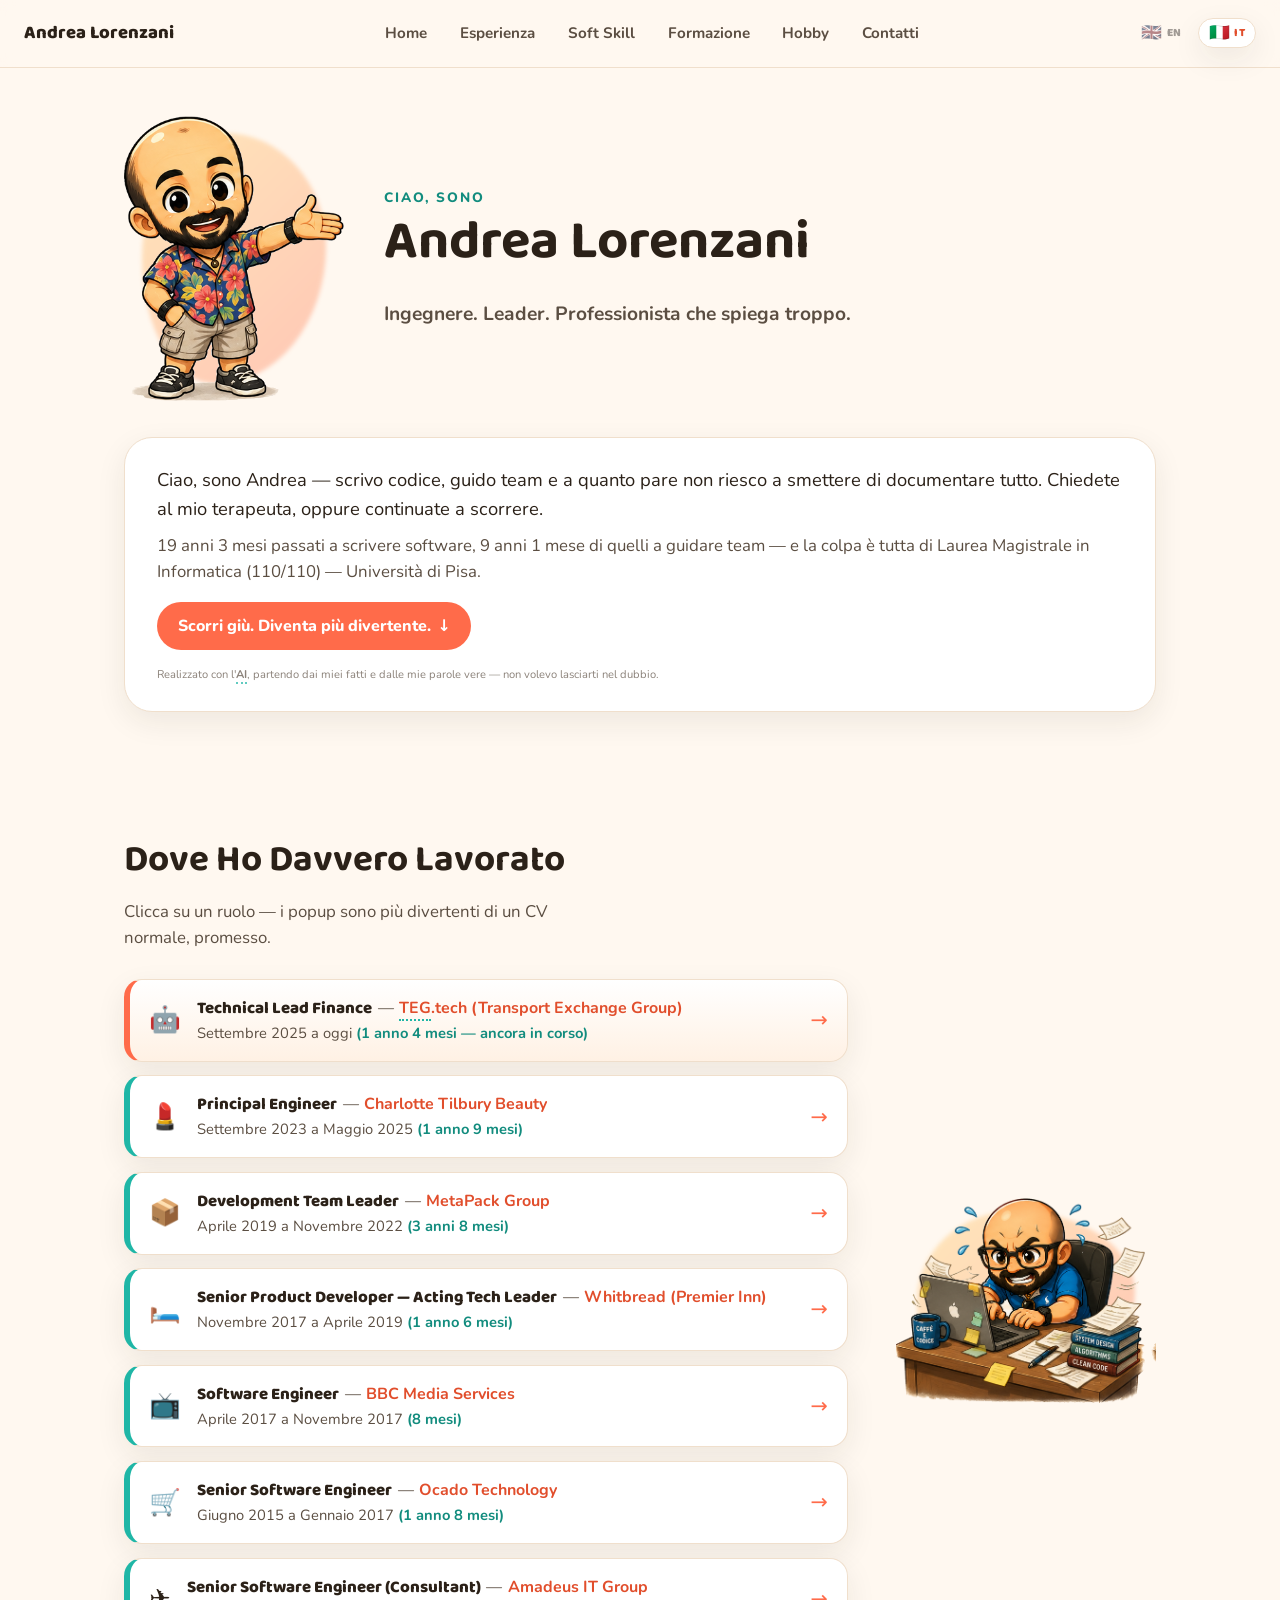
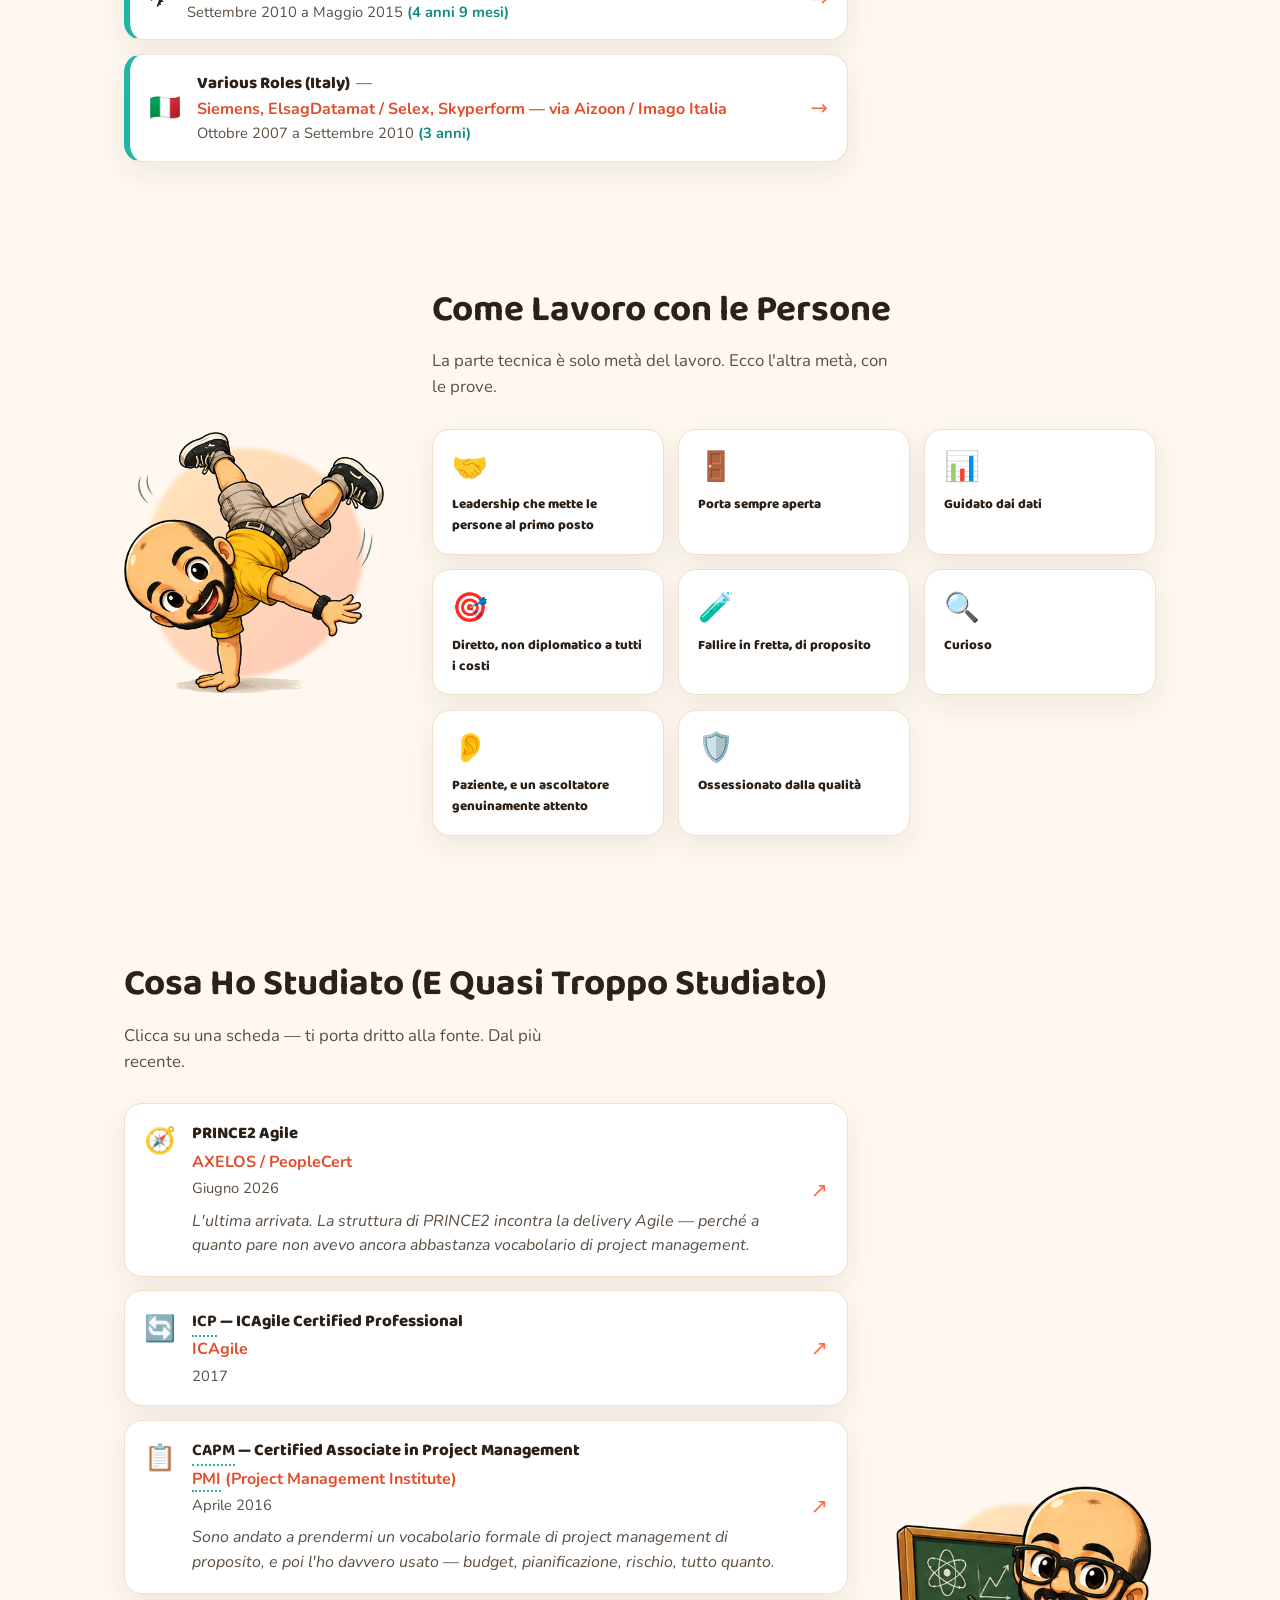
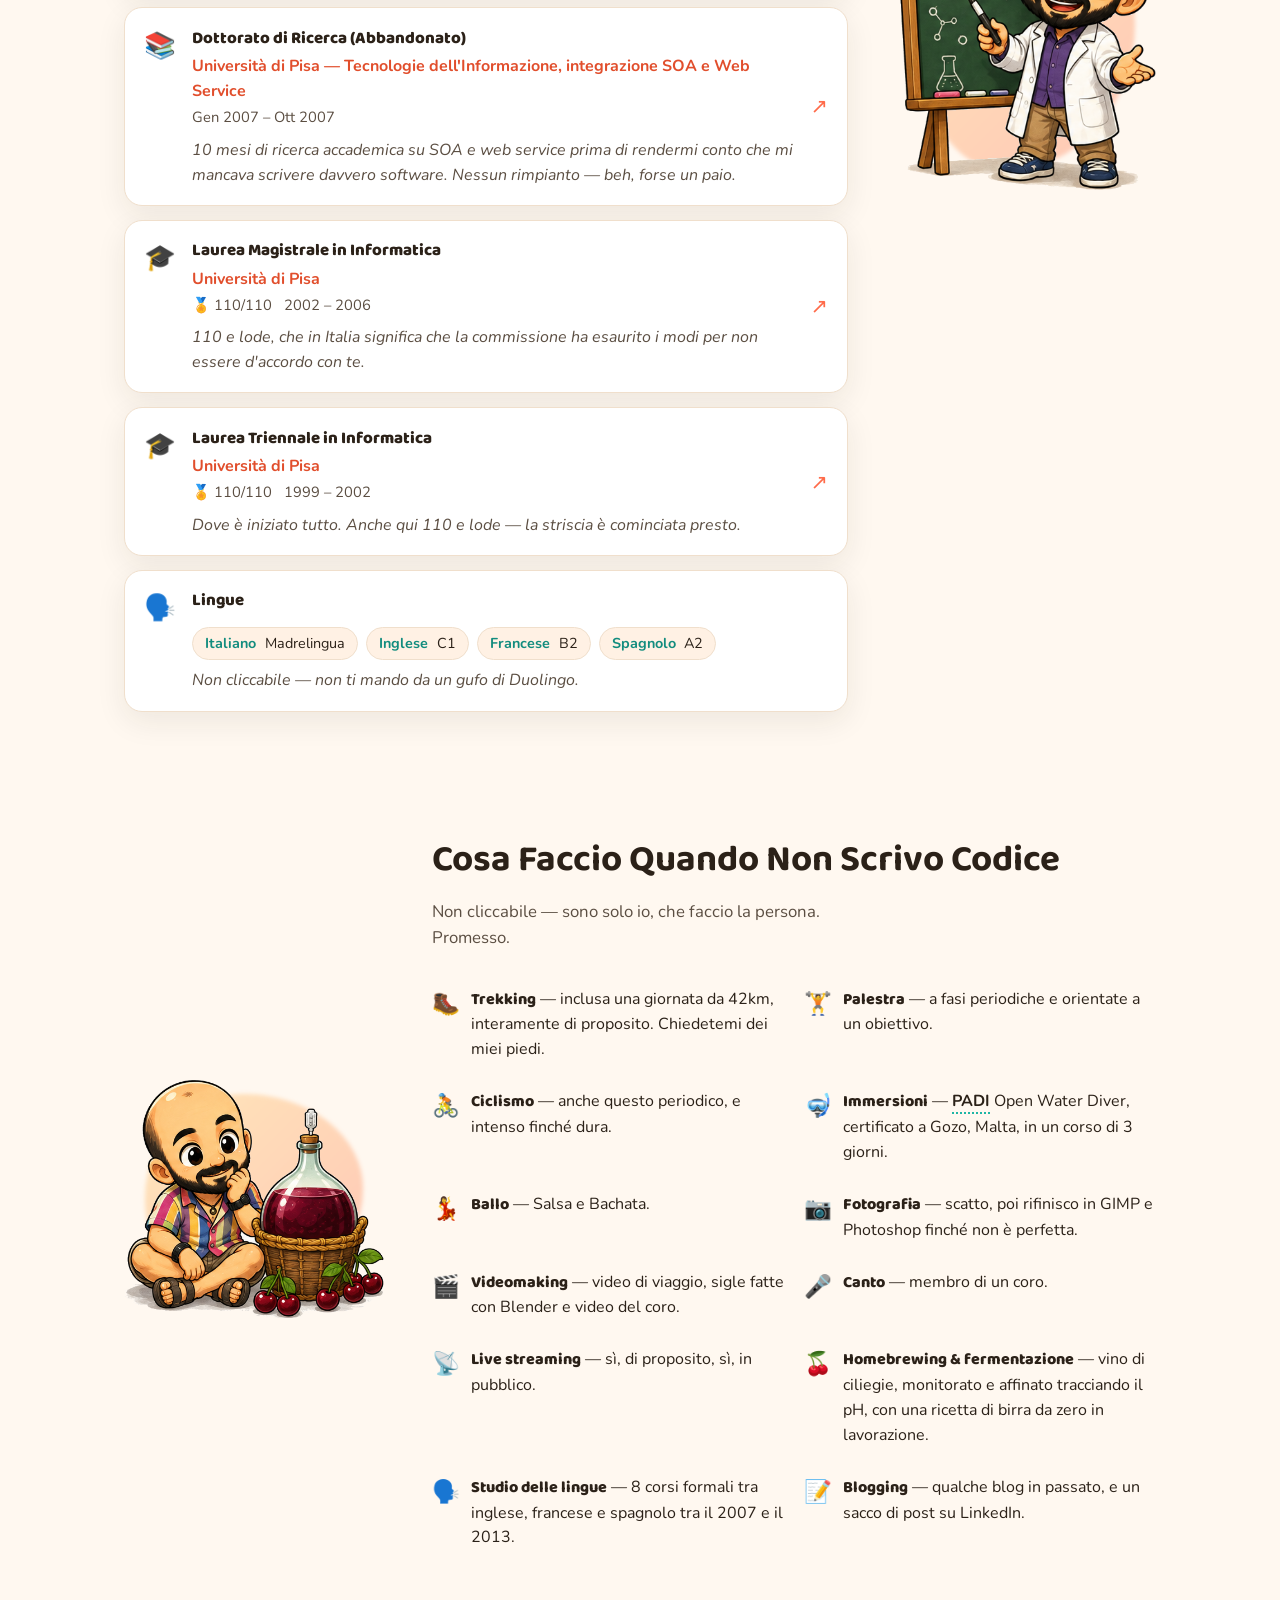
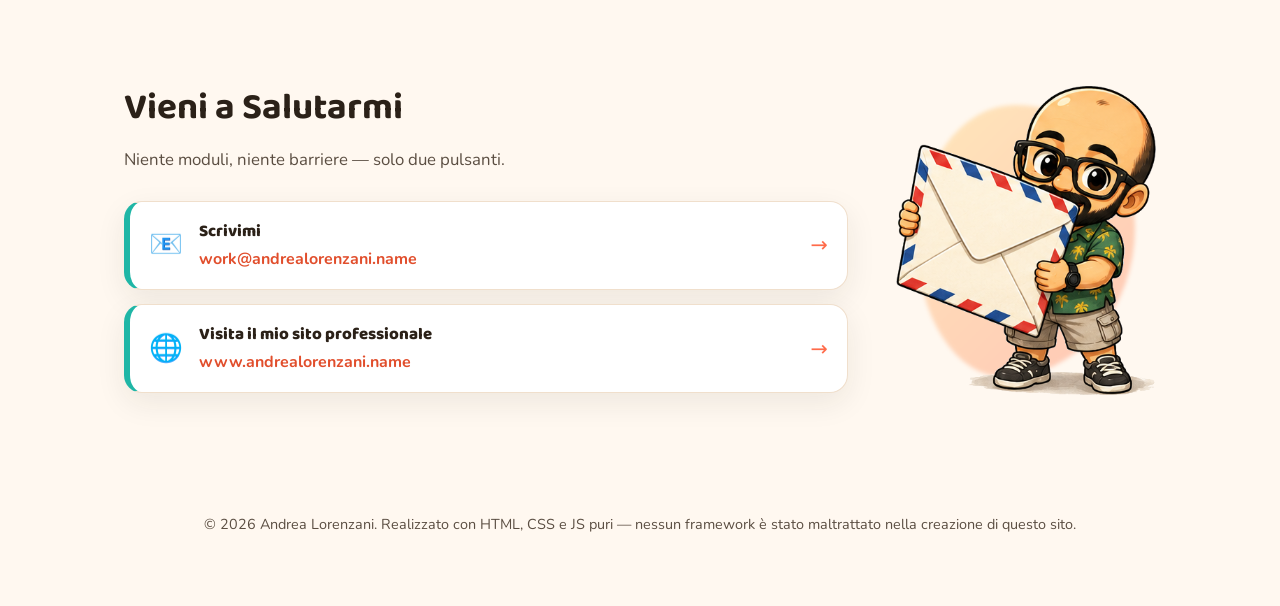
==== it/index.html @ cc6b0fbc "Add Italian version of the site at /it/, with a flag switcher - Refactor main.js to be language-agno" ====
<!DOCTYPE html>
<html lang="it">
<head>
<meta charset="UTF-8">
<meta name="viewport" content="width=device-width, initial-scale=1.0">
<title>Andrea Lorenzani — Ingegnere, Leader, Professionista che Spiega Troppo</title>
<meta name="description" content="Il CV personale, un po' troppo sincero, di Andrea Lorenzani: esperienza, soft skill, formazione e hobby, a modo suo.">
<link rel="icon" href="data:,">
<link rel="alternate" hreflang="en" href="https://andrealorenzani.github.io/">
<link rel="alternate" hreflang="it" href="https://andrealorenzani.github.io/it/">
<link rel="alternate" hreflang="x-default" href="https://andrealorenzani.github.io/">
<link rel="preconnect" href="https://fonts.googleapis.com">
<link rel="preconnect" href="https://fonts.gstatic.com" crossorigin>
<link href="https://fonts.googleapis.com/css2?family=Baloo+2:wght@500;700;800&amp;family=Nunito:wght@400;600;700;800&amp;display=swap" rel="stylesheet">
<link rel="stylesheet" href="/css/style.css">
</head>
<body>

<a class="skip-link" href="#main">Vai al contenuto</a>

<header class="topnav">
  <a class="topnav-brand" href="#top">Andrea Lorenzani</a>
  <nav aria-label="Navigazione delle sezioni">
    <a href="#top">Home</a>
    <a href="#experience">Esperienza</a>
    <a href="#soft-skills">Soft Skill</a>
    <a href="#education">Formazione</a>
    <a href="#hobbies">Hobby</a>
    <a href="#contacts">Contatti</a>
  </nav>
  <div class="lang-switch" role="group" aria-label="Language / Lingua">
    <a href="/" class="lang-flag" hreflang="en" lang="en" title="English">
      <span aria-hidden="true">🇬🇧</span><span class="lang-code">EN</span>
    </a>
    <a href="/it/" class="lang-flag is-active" aria-current="page" hreflang="it" lang="it" title="Italiano (corrente)">
      <span aria-hidden="true">🇮🇹</span><span class="lang-code">IT</span>
    </a>
  </div>
</header>

<main id="main">

  <!-- ===================== HERO / BENVENUTO ===================== -->
  <section id="top" class="hero" aria-labelledby="hero-name">
    <div class="hero-top">
      <div class="hero-portrait">
        <img id="hero-image" alt="" width="343" height="445">
      </div>
      <div class="hero-heading">
        <p class="eyebrow">Ciao, sono</p>
        <h1 id="hero-name">Andrea Lorenzani</h1>
        <p id="hero-tagline" class="hero-tagline"></p>
      </div>
    </div>
    <div class="hero-copy">
      <p id="hero-intro" class="hero-intro"></p>
      <p id="hero-stats" class="hero-stats"></p>
      <a id="hero-cta" class="hero-cta" href="#experience">Scorri giù. Diventa più divertente.</a>
      <p id="hero-ai-note" class="hero-ai-note"></p>
    </div>
  </section>

  <!-- ===================== ESPERIENZA ===================== -->
  <section id="experience" class="section section--img-right" aria-labelledby="experience-title">
    <div class="section-copy">
      <h2 id="experience-title" class="section-title"></h2>
      <p id="experience-subtitle" class="section-subtitle"></p>
      <ul id="experience-list" class="exp-list"></ul>
    </div>
    <div class="section-portrait">
      <img id="experience-image" alt="" width="547" height="431">
    </div>
  </section>

  <!-- ===================== SOFT SKILL ===================== -->
  <section id="soft-skills" class="section section--img-left" aria-labelledby="skills-title">
    <div class="section-portrait">
      <img id="skills-image" alt="" width="432" height="434">
    </div>
    <div class="section-copy">
      <h2 id="skills-title" class="section-title"></h2>
      <p id="skills-subtitle" class="section-subtitle"></p>
      <div id="skills-grid" class="skills-grid"></div>
    </div>
  </section>

  <!-- ===================== FORMAZIONE ===================== -->
  <section id="education" class="section section--img-right" aria-labelledby="education-title">
    <div class="section-copy">
      <h2 id="education-title" class="section-title"></h2>
      <p id="education-subtitle" class="section-subtitle"></p>
      <div id="education-list" class="edu-list"></div>
    </div>
    <div class="section-portrait">
      <img id="education-image" alt="" width="376" height="439">
    </div>
  </section>

  <!-- ===================== HOBBY ===================== -->
  <section id="hobbies" class="section section--img-left" aria-labelledby="hobbies-title">
    <div class="section-portrait">
      <img id="hobbies-image" alt="" width="465" height="425">
    </div>
    <div class="section-copy">
      <h2 id="hobbies-title" class="section-title"></h2>
      <p id="hobbies-subtitle" class="section-subtitle"></p>
      <ul id="hobbies-list" class="hobbies-list"></ul>
    </div>
  </section>

  <!-- ===================== CONTATTI ===================== -->
  <section id="contacts" class="section section--img-right" aria-labelledby="contacts-title">
    <div class="section-copy">
      <h2 id="contacts-title" class="section-title"></h2>
      <p id="contacts-subtitle" class="section-subtitle"></p>
      <div id="contacts-list" class="contacts-list"></div>
    </div>
    <div class="section-portrait">
      <img id="contacts-image" alt="" width="372" height="442">
    </div>
  </section>

</main>

<footer class="site-footer">
  <p>&copy; <span id="year"></span> Andrea Lorenzani. Realizzato con HTML, CSS e JS puri — nessun framework è stato maltrattato nella creazione di questo sito.</p>
</footer>

<!-- Modale usato per i popup di Esperienza e Soft Skill -->
<div id="modal" class="modal" role="dialog" aria-modal="true" aria-label="Dettagli">
  <div class="modal-card" id="modal-body"></div>
</div>

<script src="/js/md-parser.js"></script>
<script src="/js/main.js"></script>
</body>
</html>
---- css/style.css ----
/* =======================================================================
   Andrea Lorenzani — personal CV site
   A warm, playful, two-tone design. Colours and fonts are all set as
   custom properties on :root so the whole look can be re-themed from
   one place.
   ======================================================================= */

:root {
  --bg: #FFF8F0;
  --bg-alt: #FFF1E4;
  --ink: #2B2118;
  --ink-soft: #5B4E42;
  --coral: #FF6B4A;
  --coral-dark: #E14E2C;
  --teal: #1FB6A6;
  --teal-dark: #128C7E;
  --sun: #FFC857;
  --card-bg: #FFFFFF;
  --card-border: #F0DFCC;
  --shadow: 0 10px 30px rgba(43, 33, 24, 0.08);
  --shadow-hover: 0 16px 40px rgba(43, 33, 24, 0.14);
  --radius-lg: 28px;
  --radius-md: 18px;
  --radius-sm: 12px;
  --font-display: 'Baloo 2', 'Segoe UI Rounded', system-ui, sans-serif;
  --font-body: 'Nunito', system-ui, -apple-system, 'Segoe UI', sans-serif;
  --max-width: 1080px;
}

* { box-sizing: border-box; }

html {
  scroll-behavior: smooth;
}

body {
  margin: 0;
  background: var(--bg);
  color: var(--ink);
  font-family: var(--font-body);
  line-height: 1.55;
  opacity: 0;
  transition: opacity 0.4s ease;
}
body.is-loaded { opacity: 1; }
body.modal-open { overflow: hidden; }

img { max-width: 100%; display: block; }

h1, h2, h3, h4 {
  font-family: var(--font-display);
  font-weight: 700;
  line-height: 1.1;
  margin: 0 0 0.5em;
  color: var(--ink);
}

a { color: var(--coral-dark); }

.skip-link {
  position: absolute;
  left: -999px;
  top: auto;
  background: var(--ink);
  color: #fff;
  padding: 0.75rem 1.25rem;
  border-radius: var(--radius-sm);
  z-index: 200;
}
.skip-link:focus {
  left: 1rem;
  top: 1rem;
}

/* ---------------------------------------------------------------------
   Top navigation
   --------------------------------------------------------------------- */

.topnav {
  position: sticky;
  top: 0;
  z-index: 50;
  display: flex;
  align-items: center;
  justify-content: space-between;
  gap: 1rem;
  padding: 0.9rem 1.5rem;
  background: rgba(255, 248, 240, 0.88);
  backdrop-filter: blur(8px);
  border-bottom: 1px solid var(--card-border);
  flex-wrap: wrap;
}

.topnav-brand {
  font-family: var(--font-display);
  font-weight: 800;
  font-size: 1.15rem;
  color: var(--ink);
  text-decoration: none;
}

.topnav nav {
  display: flex;
  gap: 0.35rem;
  flex-wrap: wrap;
}

.topnav nav a {
  text-decoration: none;
  color: var(--ink-soft);
  font-weight: 700;
  padding: 0.45rem 0.85rem;
  border-radius: 999px;
  font-size: 0.95rem;
  transition: background 0.15s ease, color 0.15s ease;
}

.topnav nav a:hover,
.topnav nav a:focus-visible {
  background: var(--coral);
  color: #fff;
}

.lang-switch {
  display: flex;
  gap: 0.35rem;
  flex: 0 0 auto;
}

.lang-flag {
  display: inline-flex;
  align-items: center;
  gap: 0.3rem;
  text-decoration: none;
  padding: 0.35rem 0.6rem;
  border-radius: 999px;
  border: 1px solid transparent;
  font-size: 1.05rem;
  line-height: 1;
  opacity: 0.55;
  filter: grayscale(55%);
  transition: opacity 0.15s ease, filter 0.15s ease, border-color 0.15s ease, background 0.15s ease;
}

.lang-flag .lang-code {
  font-family: var(--font-display);
  font-weight: 800;
  font-size: 0.72rem;
  color: var(--ink-soft);
  letter-spacing: 0.04em;
}

.lang-flag:hover,
.lang-flag:focus-visible {
  opacity: 0.85;
  filter: grayscale(0%);
  background: var(--bg-alt);
  outline: none;
}

.lang-flag.is-active {
  opacity: 1;
  filter: grayscale(0%);
  border-color: var(--card-border);
  background: var(--card-bg);
  box-shadow: var(--shadow);
  cursor: default;
}

.lang-flag.is-active .lang-code {
  color: var(--coral-dark);
}

/* ---------------------------------------------------------------------
   Shared section layout: image + copy, alternating sides
   --------------------------------------------------------------------- */

main { display: block; }

.section,
.hero {
  max-width: var(--max-width);
  margin: 0 auto;
  padding: 4rem 1.5rem;
}

.section {
  display: flex;
  align-items: center;
  gap: 3rem;
}

/* Both variants render as a plain row — which side the image lands on is
   controlled by DOM order in index.html (portrait markup first = image on
   the left; copy markup first = image on the right), not by flex-direction. */
.section--img-right,
.section--img-left { flex-direction: row; }

.section-portrait,
.hero-portrait {
  flex: 0 0 auto;
  width: 260px;
  position: relative;
}

.section-portrait::before,
.hero-portrait::before {
  content: "";
  position: absolute;
  inset: 6% 8%;
  background: linear-gradient(135deg, var(--sun), var(--coral));
  border-radius: 45% 55% 60% 40% / 50% 45% 55% 50%;
  z-index: 0;
  opacity: 0.35;
  filter: blur(2px);
}

.section-portrait img,
.hero-portrait img {
  position: relative;
  z-index: 1;
  width: 100%;
  height: auto;
}

.section-copy { flex: 1 1 480px; min-width: 0; }

.section-title {
  font-size: clamp(1.7rem, 3vw, 2.3rem);
}

.section-subtitle {
  color: var(--ink-soft);
  font-size: 1.05rem;
  margin: 0 0 1.75rem;
  max-width: 46ch;
}

/* ---------------------------------------------------------------------
   Hero
   --------------------------------------------------------------------- */

.hero { padding-top: 3rem; }

.hero-top {
  display: flex;
  align-items: center;
  gap: 2.5rem;
  flex-wrap: wrap;
}

.hero-portrait { width: 220px; }

.eyebrow {
  text-transform: uppercase;
  letter-spacing: 0.14em;
  font-weight: 800;
  font-size: 0.85rem;
  color: var(--teal-dark);
  margin: 0 0 0.35rem;
}

.hero-heading h1 {
  font-size: clamp(2.4rem, 5vw, 3.4rem);
}

.hero-tagline {
  font-size: 1.2rem;
  color: var(--ink-soft);
  font-weight: 700;
  margin: 0.25rem 0 0;
}

.hero-copy {
  margin-top: 2.25rem;
  background: var(--card-bg);
  border: 1px solid var(--card-border);
  border-radius: var(--radius-lg);
  padding: 1.75rem 2rem;
  box-shadow: var(--shadow);
}

.hero-intro {
  font-size: 1.15rem;
  margin: 0 0 0.6rem;
}

.hero-stats {
  font-size: 1.05rem;
  color: var(--ink-soft);
  margin: 0 0 1.1rem;
}

.hero-stats strong { color: var(--coral-dark); }

.hero-cta {
  display: inline-flex;
  align-items: center;
  gap: 0.4rem;
  text-decoration: none;
  font-weight: 800;
  color: #fff;
  background: var(--coral);
  padding: 0.7rem 1.3rem;
  border-radius: 999px;
  transition: transform 0.15s ease, background 0.15s ease;
}
.hero-cta:hover, .hero-cta:focus-visible {
  background: var(--coral-dark);
  transform: translateY(-2px);
}
.hero-cta::after { content: "↓"; }

.hero-ai-note {
  margin: 1rem 0 0;
  font-size: 0.7rem;
  color: var(--ink-soft);
  opacity: 0.7;
}

/* ---------------------------------------------------------------------
   Experience list
   --------------------------------------------------------------------- */

.exp-list {
  list-style: none;
  margin: 0;
  padding: 0;
  display: flex;
  flex-direction: column;
  gap: 0.85rem;
}

.exp-item {
  display: flex;
  align-items: center;
  gap: 1rem;
  background: var(--card-bg);
  border: 1px solid var(--card-border);
  border-left: 6px solid var(--teal);
  border-radius: var(--radius-md);
  padding: 1rem 1.2rem;
  cursor: pointer;
  box-shadow: var(--shadow);
  transition: transform 0.15s ease, box-shadow 0.15s ease, border-color 0.15s ease;
}

.exp-item:hover,
.exp-item:focus-visible {
  transform: translateY(-3px);
  box-shadow: var(--shadow-hover);
  border-left-color: var(--coral);
  outline: none;
}

.exp-item--current {
  border-left-color: var(--coral);
  background: linear-gradient(0deg, var(--bg-alt), var(--card-bg));
}

.exp-icon { font-size: 1.6rem; flex: 0 0 auto; }

.exp-text {
  flex: 1 1 auto;
  display: flex;
  flex-wrap: wrap;
  align-items: baseline;
  column-gap: 0.35rem;
  min-width: 0;
}

.exp-role {
  font-weight: 800;
  font-family: var(--font-display);
  font-size: 1.05rem;
}

.exp-sep { color: var(--ink-soft); }

.exp-company { font-weight: 700; color: var(--coral-dark); }

.exp-period {
  flex-basis: 100%;
  color: var(--ink-soft);
  font-size: 0.92rem;
}

.exp-period em { font-style: normal; color: var(--teal-dark); font-weight: 700; }

.exp-arrow {
  flex: 0 0 auto;
  color: var(--coral);
  font-size: 1.3rem;
  transition: transform 0.15s ease;
}
.exp-item:hover .exp-arrow,
.exp-item:focus-visible .exp-arrow { transform: translateX(4px); }

/* ---------------------------------------------------------------------
   Soft skills grid
   --------------------------------------------------------------------- */

.skills-grid {
  display: grid;
  grid-template-columns: repeat(auto-fill, minmax(200px, 1fr));
  gap: 0.9rem;
}

.skill-card {
  display: flex;
  flex-direction: column;
  align-items: flex-start;
  gap: 0.5rem;
  background: var(--card-bg);
  border: 1px solid var(--card-border);
  border-radius: var(--radius-md);
  padding: 1.1rem 1.2rem;
  cursor: pointer;
  text-align: left;
  font-family: var(--font-body);
  box-shadow: var(--shadow);
  transition: transform 0.15s ease, box-shadow 0.15s ease, background 0.15s ease;
}

.skill-card:hover,
.skill-card:focus-visible {
  transform: translateY(-4px) rotate(-0.4deg);
  box-shadow: var(--shadow-hover);
  background: var(--bg-alt);
  outline: none;
}

.skill-icon { font-size: 1.8rem; }

.skill-name {
  font-weight: 800;
  font-family: var(--font-display);
  color: var(--ink);
}

/* ---------------------------------------------------------------------
   Education
   --------------------------------------------------------------------- */

.edu-list {
  display: flex;
  flex-direction: column;
  gap: 0.85rem;
}

.edu-card {
  display: flex;
  align-items: flex-start;
  gap: 1rem;
  background: var(--card-bg);
  border: 1px solid var(--card-border);
  border-radius: var(--radius-md);
  padding: 1.1rem 1.2rem;
  text-decoration: none;
  color: inherit;
  box-shadow: var(--shadow);
  transition: transform 0.15s ease, box-shadow 0.15s ease;
}

a.edu-card:hover, a.edu-card:focus-visible {
  transform: translateY(-3px);
  box-shadow: var(--shadow-hover);
  outline: none;
}

div.edu-card { cursor: default; }

.edu-icon { font-size: 1.6rem; flex: 0 0 auto; }

.edu-body { display: flex; flex-direction: column; gap: 0.15rem; flex: 1 1 auto; }

.edu-title {
  font-weight: 800;
  font-family: var(--font-display);
  font-size: 1.05rem;
}

.edu-institution { color: var(--coral-dark); font-weight: 700; }

.edu-meta {
  display: flex;
  gap: 0.75rem;
  flex-wrap: wrap;
  color: var(--ink-soft);
  font-size: 0.92rem;
}

.edu-grade::before { content: "🏅 "; }

.edu-note {
  margin: 0.4rem 0 0;
  color: var(--ink-soft);
  font-style: italic;
}

.edu-arrow { color: var(--coral); font-size: 1.3rem; align-self: center; }

.lang-grid {
  display: flex;
  flex-wrap: wrap;
  gap: 0.5rem;
  margin-top: 0.5rem;
}

.lang-chip {
  background: var(--bg-alt);
  border: 1px solid var(--card-border);
  border-radius: 999px;
  padding: 0.25rem 0.75rem;
  font-size: 0.9rem;
}
.lang-chip strong { color: var(--teal-dark); margin-right: 0.3rem; }

/* ---------------------------------------------------------------------
   Hobbies
   --------------------------------------------------------------------- */

.hobbies-list {
  list-style: none;
  margin: 0;
  padding: 0;
  display: grid;
  grid-template-columns: repeat(auto-fill, minmax(260px, 1fr));
  gap: 0.7rem 1.2rem;
}

.hobby-item {
  display: flex;
  align-items: flex-start;
  gap: 0.7rem;
  padding: 0.5rem 0;
}

.hobby-icon { font-size: 1.4rem; }

.hobby-name { font-weight: 800; font-family: var(--font-display); }

/* ---------------------------------------------------------------------
   Contacts
   --------------------------------------------------------------------- */

.contacts-list {
  display: flex;
  flex-direction: column;
  gap: 0.85rem;
}

.contact-card {
  display: flex;
  align-items: center;
  gap: 1rem;
  background: var(--card-bg);
  border: 1px solid var(--card-border);
  border-left: 6px solid var(--teal);
  border-radius: var(--radius-md);
  padding: 1.1rem 1.2rem;
  text-decoration: none;
  color: inherit;
  box-shadow: var(--shadow);
  transition: transform 0.15s ease, box-shadow 0.15s ease, border-color 0.15s ease;
}

.contact-card:hover,
.contact-card:focus-visible {
  transform: translateY(-3px);
  box-shadow: var(--shadow-hover);
  border-left-color: var(--coral);
  outline: none;
}

.contact-icon { font-size: 1.7rem; flex: 0 0 auto; }

.contact-body { display: flex; flex-direction: column; gap: 0.1rem; flex: 1 1 auto; }

.contact-title {
  font-weight: 800;
  font-family: var(--font-display);
  font-size: 1.05rem;
}

.contact-value { color: var(--coral-dark); font-weight: 700; }

.contact-arrow { color: var(--coral); font-size: 1.3rem; }

/* ---------------------------------------------------------------------
   Tags / chips (used inside modals)
   --------------------------------------------------------------------- */

.tag-list {
  display: flex;
  flex-wrap: wrap;
  gap: 0.4rem;
}

.tag {
  background: var(--bg-alt);
  border: 1px solid var(--card-border);
  color: var(--ink-soft);
  border-radius: 999px;
  padding: 0.3rem 0.75rem;
  font-size: 0.85rem;
  font-weight: 700;
}

/* ---------------------------------------------------------------------
   Modal
   --------------------------------------------------------------------- */

.modal {
  position: fixed;
  inset: 0;
  display: flex;
  align-items: center;
  justify-content: center;
  padding: 1.5rem;
  background: rgba(43, 33, 24, 0.55);
  opacity: 0;
  pointer-events: none;
  transition: opacity 0.2s ease;
  z-index: 100;
}

.modal.open {
  opacity: 1;
  pointer-events: auto;
}

.modal-card {
  position: relative;
  background: var(--card-bg);
  border-radius: var(--radius-lg);
  padding: 2.25rem 2rem 2rem;
  max-width: 620px;
  width: 100%;
  max-height: 85vh;
  overflow-y: auto;
  box-shadow: 0 30px 60px rgba(0,0,0,0.3);
  transform: translateY(12px) scale(0.98);
  transition: transform 0.2s ease;
}

.modal.open .modal-card {
  transform: translateY(0) scale(1);
}

.modal-close {
  position: absolute;
  top: 0.9rem;
  right: 1rem;
  border: none;
  background: var(--bg-alt);
  width: 2.2rem;
  height: 2.2rem;
  border-radius: 50%;
  font-size: 1.4rem;
  line-height: 1;
  cursor: pointer;
  color: var(--ink-soft);
}
.modal-close:hover, .modal-close:focus-visible { background: var(--coral); color: #fff; }

.modal-eyebrow {
  text-transform: uppercase;
  letter-spacing: 0.08em;
  font-weight: 800;
  font-size: 0.8rem;
  color: var(--teal-dark);
  margin-bottom: 0.35rem;
}

.modal-title {
  font-size: 1.6rem;
  margin-bottom: 0.3rem;
}

.modal-period {
  color: var(--ink-soft);
  margin: 0 0 1.25rem;
}

.modal-card h4 {
  font-family: var(--font-body);
  font-weight: 800;
  font-size: 0.95rem;
  text-transform: uppercase;
  letter-spacing: 0.04em;
  color: var(--coral-dark);
  margin: 1.4rem 0 0.5rem;
}
.modal-card h4:first-of-type { margin-top: 0.25rem; }

.modal-bullets {
  margin: 0;
  padding-left: 1.2rem;
  display: flex;
  flex-direction: column;
  gap: 0.5rem;
}

.modal-notes { color: var(--ink-soft); }

/* ---------------------------------------------------------------------
   Acronym tooltips
   --------------------------------------------------------------------- */

.acro {
  position: relative;
  border-bottom: 2px dotted var(--teal);
  cursor: help;
  font-weight: 700;
}

.acro-tip {
  position: absolute;
  left: 50%;
  bottom: 135%;
  transform: translateX(-50%) translateY(4px);
  background: var(--ink);
  color: #fff;
  font-family: var(--font-body);
  font-weight: 600;
  font-size: 0.82rem;
  line-height: 1.3;
  padding: 0.5rem 0.7rem;
  border-radius: var(--radius-sm);
  white-space: normal;
  width: max-content;
  max-width: 240px;
  text-align: center;
  opacity: 0;
  visibility: hidden;
  transition: opacity 0.15s ease, transform 0.15s ease;
  z-index: 20;
  pointer-events: none;
}

.acro-tip::after {
  content: "";
  position: absolute;
  top: 100%;
  left: 50%;
  transform: translateX(-50%);
  border: 6px solid transparent;
  border-top-color: var(--ink);
}

.acro:hover .acro-tip,
.acro:focus-visible .acro-tip {
  opacity: 1;
  visibility: visible;
  transform: translateX(-50%) translateY(0);
}

/* ---------------------------------------------------------------------
   Footer
   --------------------------------------------------------------------- */

.site-footer {
  text-align: center;
  color: var(--ink-soft);
  font-size: 0.9rem;
  padding: 2.5rem 1.5rem 3.5rem;
}

/* ---------------------------------------------------------------------
   Responsive
   --------------------------------------------------------------------- */

@media (max-width: 760px) {
  .section {
    flex-direction: column !important;
    gap: 1.75rem;
    padding: 3rem 1.25rem;
    text-align: left;
  }
  .section-portrait { width: 150px; order: -1; }
  .hero-top { flex-direction: column; text-align: center; }
  .hero-heading { text-align: center; }
  .hero-copy { padding: 1.5rem; }
  .topnav { padding: 0.75rem 1rem; }
  .topnav nav { gap: 0.15rem; }
  .topnav nav a { padding: 0.4rem 0.6rem; font-size: 0.88rem; }
}

@media (prefers-reduced-motion: reduce) {
  html { scroll-behavior: auto; }
  * { transition-duration: 0.001ms !important; animation-duration: 0.001ms !important; }
}
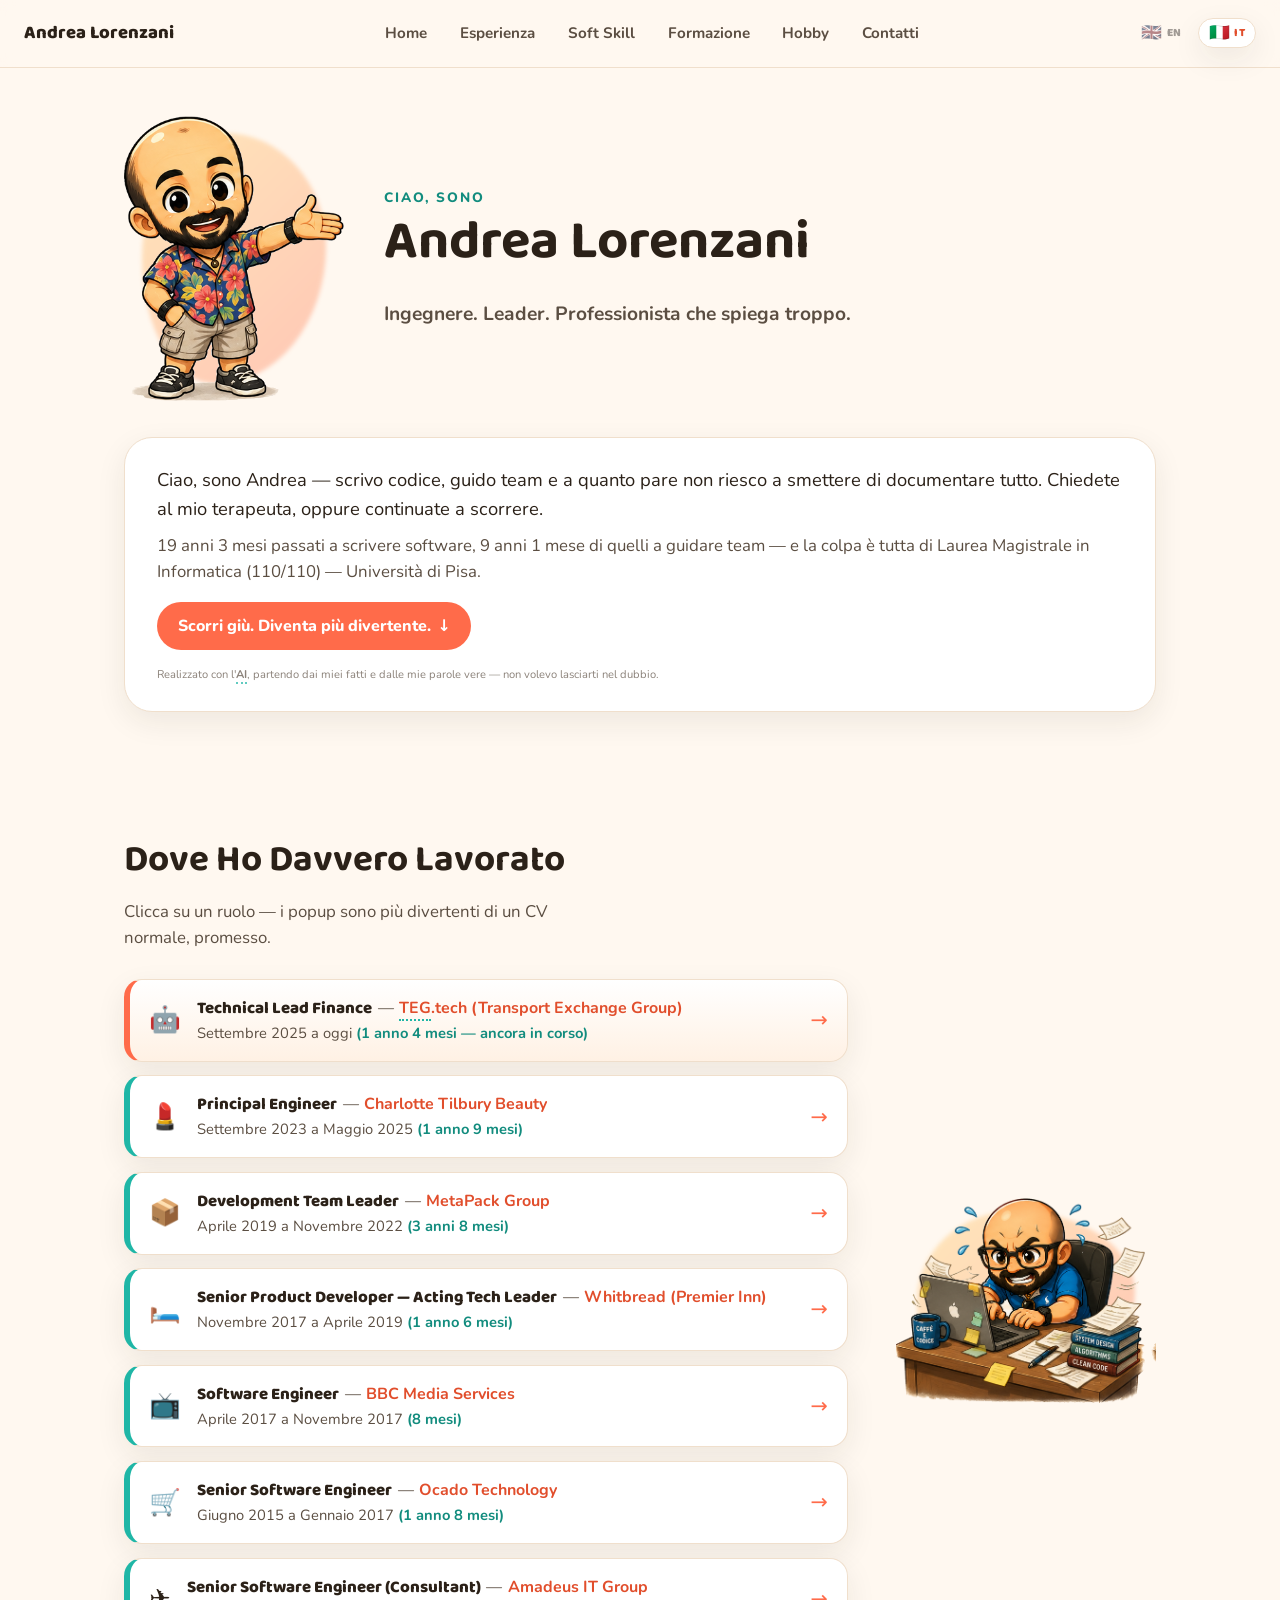
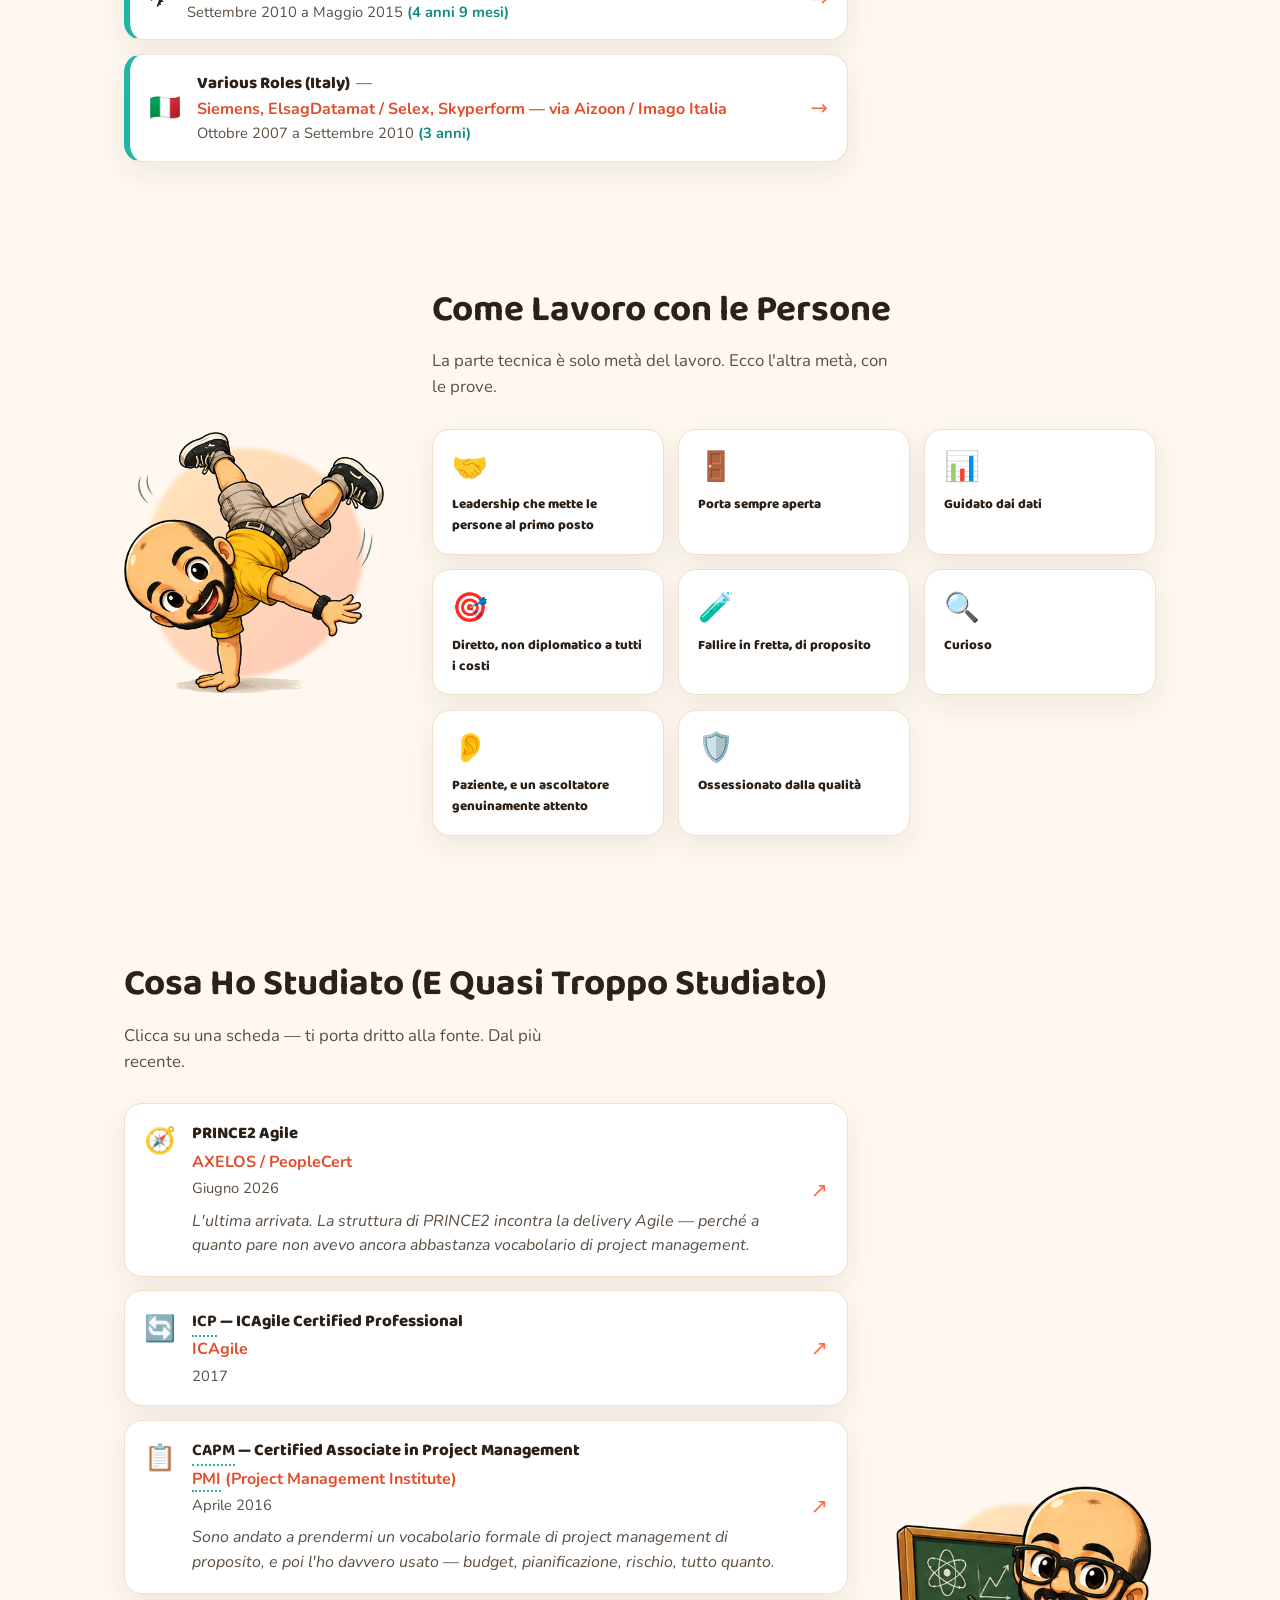
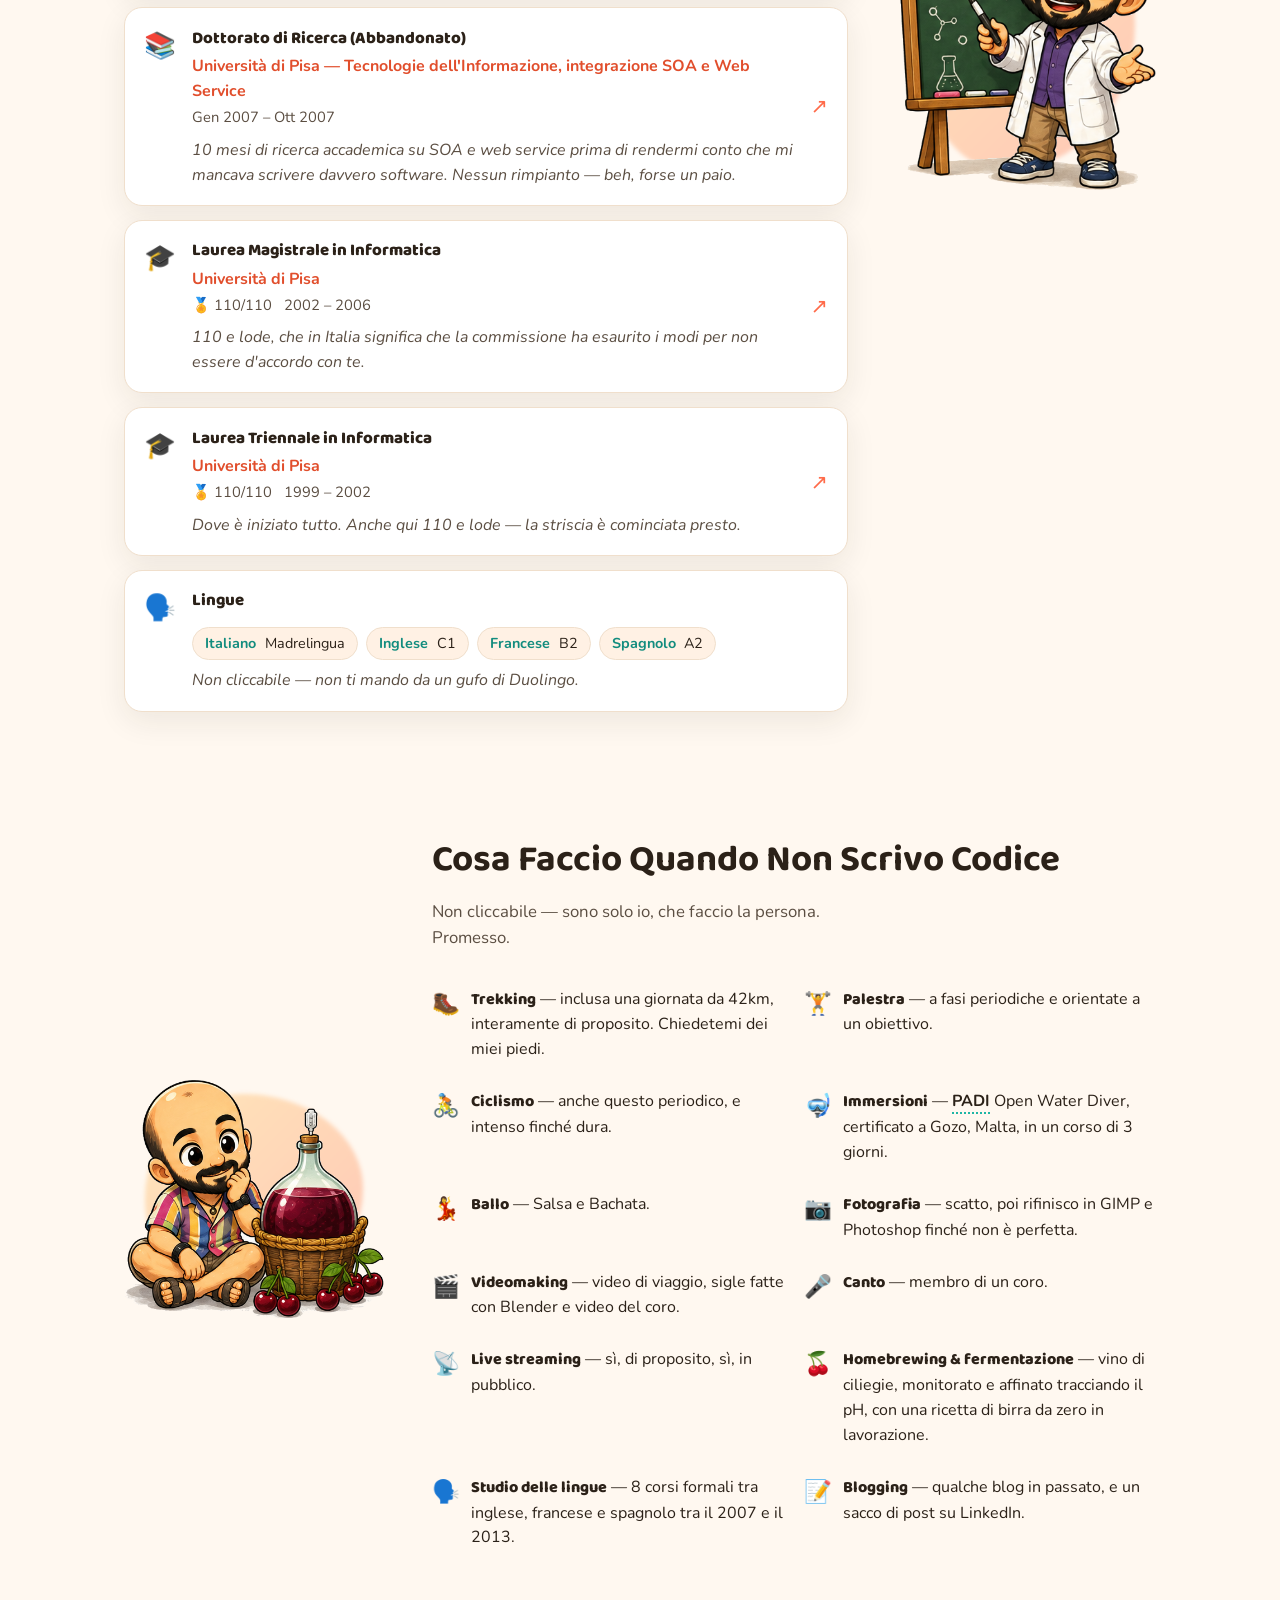
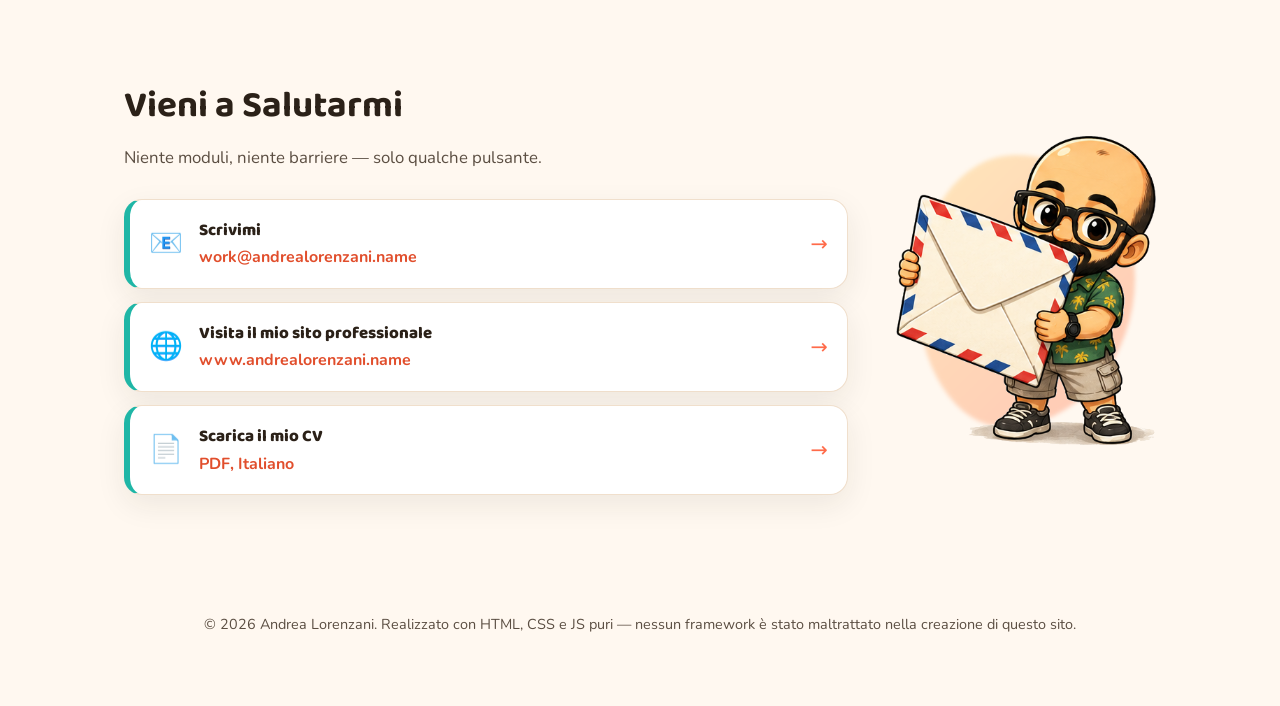
==== commit 0f1a4687: "Added SEO and CV link" ====
--- a/it/index.html
+++ b/it/index.html
@@ -3,16 +3,52 @@
 <head>
 <meta charset="UTF-8">
 <meta name="viewport" content="width=device-width, initial-scale=1.0">
-<title>Andrea Lorenzani — Ingegnere, Leader, Professionista che Spiega Troppo</title>
-<meta name="description" content="Il CV personale, un po' troppo sincero, di Andrea Lorenzani: esperienza, soft skill, formazione e hobby, a modo suo.">
+<title>Andrea Lorenzani — Principal Engineer &amp; Engineering Manager</title>
+<meta name="description" content="Andrea Lorenzani è Principal Engineer ed Engineering Manager con base a Londra. Il suo CV personale, un po' troppo sincero: esperienza, soft skill, formazione e hobby, a modo suo.">
+<link rel="canonical" href="https://andrealorenzani.github.io/it/">
+<meta name="robots" content="index, follow">
 <link rel="icon" href="data:,">
 <link rel="alternate" hreflang="en" href="https://andrealorenzani.github.io/">
 <link rel="alternate" hreflang="it" href="https://andrealorenzani.github.io/it/">
 <link rel="alternate" hreflang="x-default" href="https://andrealorenzani.github.io/">
+<meta property="og:type" content="profile">
+<meta property="og:site_name" content="Andrea Lorenzani">
+<meta property="og:title" content="Andrea Lorenzani — Principal Engineer &amp; Engineering Manager">
+<meta property="og:description" content="Il CV personale, un po' troppo sincero, di Andrea Lorenzani: esperienza, soft skill, formazione e hobby, a modo suo.">
+<meta property="og:url" content="https://andrealorenzani.github.io/it/">
+<meta property="og:image" content="https://andrealorenzani.github.io/img/welcome.png">
+<meta property="og:locale" content="it_IT">
+<meta property="og:locale:alternate" content="en_GB">
+<meta name="twitter:card" content="summary_large_image">
+<meta name="twitter:title" content="Andrea Lorenzani — Principal Engineer &amp; Engineering Manager">
+<meta name="twitter:description" content="Il CV personale, un po' troppo sincero, di Andrea Lorenzani: esperienza, soft skill, formazione e hobby, a modo suo.">
+<meta name="twitter:image" content="https://andrealorenzani.github.io/img/welcome.png">
 <link rel="preconnect" href="https://fonts.googleapis.com">
 <link rel="preconnect" href="https://fonts.gstatic.com" crossorigin>
 <link href="https://fonts.googleapis.com/css2?family=Baloo+2:wght@500;700;800&amp;family=Nunito:wght@400;600;700;800&amp;display=swap" rel="stylesheet">
 <link rel="stylesheet" href="/css/style.css">
+<script type="application/ld+json">
+{
+  "@context": "https://schema.org",
+  "@type": "ProfilePage",
+  "inLanguage": "it",
+  "mainEntity": {
+    "@type": "Person",
+    "name": "Andrea Lorenzani",
+    "url": "https://andrealorenzani.github.io/it/",
+    "jobTitle": ["Principal Engineer", "Engineering Manager"],
+    "description": "Ingegnere del software e leader tecnico con base a Londra. Scrive codice, guida team, e lo fa da quasi vent'anni.",
+    "email": "mailto:work@andrealorenzani.name",
+    "address": { "@type": "PostalAddress", "addressLocality": "London", "addressCountry": "GB" },
+    "sameAs": [
+      "https://www.andrealorenzani.name/",
+      "https://www.andrealorenzani.name/cv/it/",
+      "https://blog.andrealorenzani.name",
+      "https://www.linkedin.com/in/andrealorenzani"
+    ]
+  }
+}
+</script>
 </head>
 <body>
 
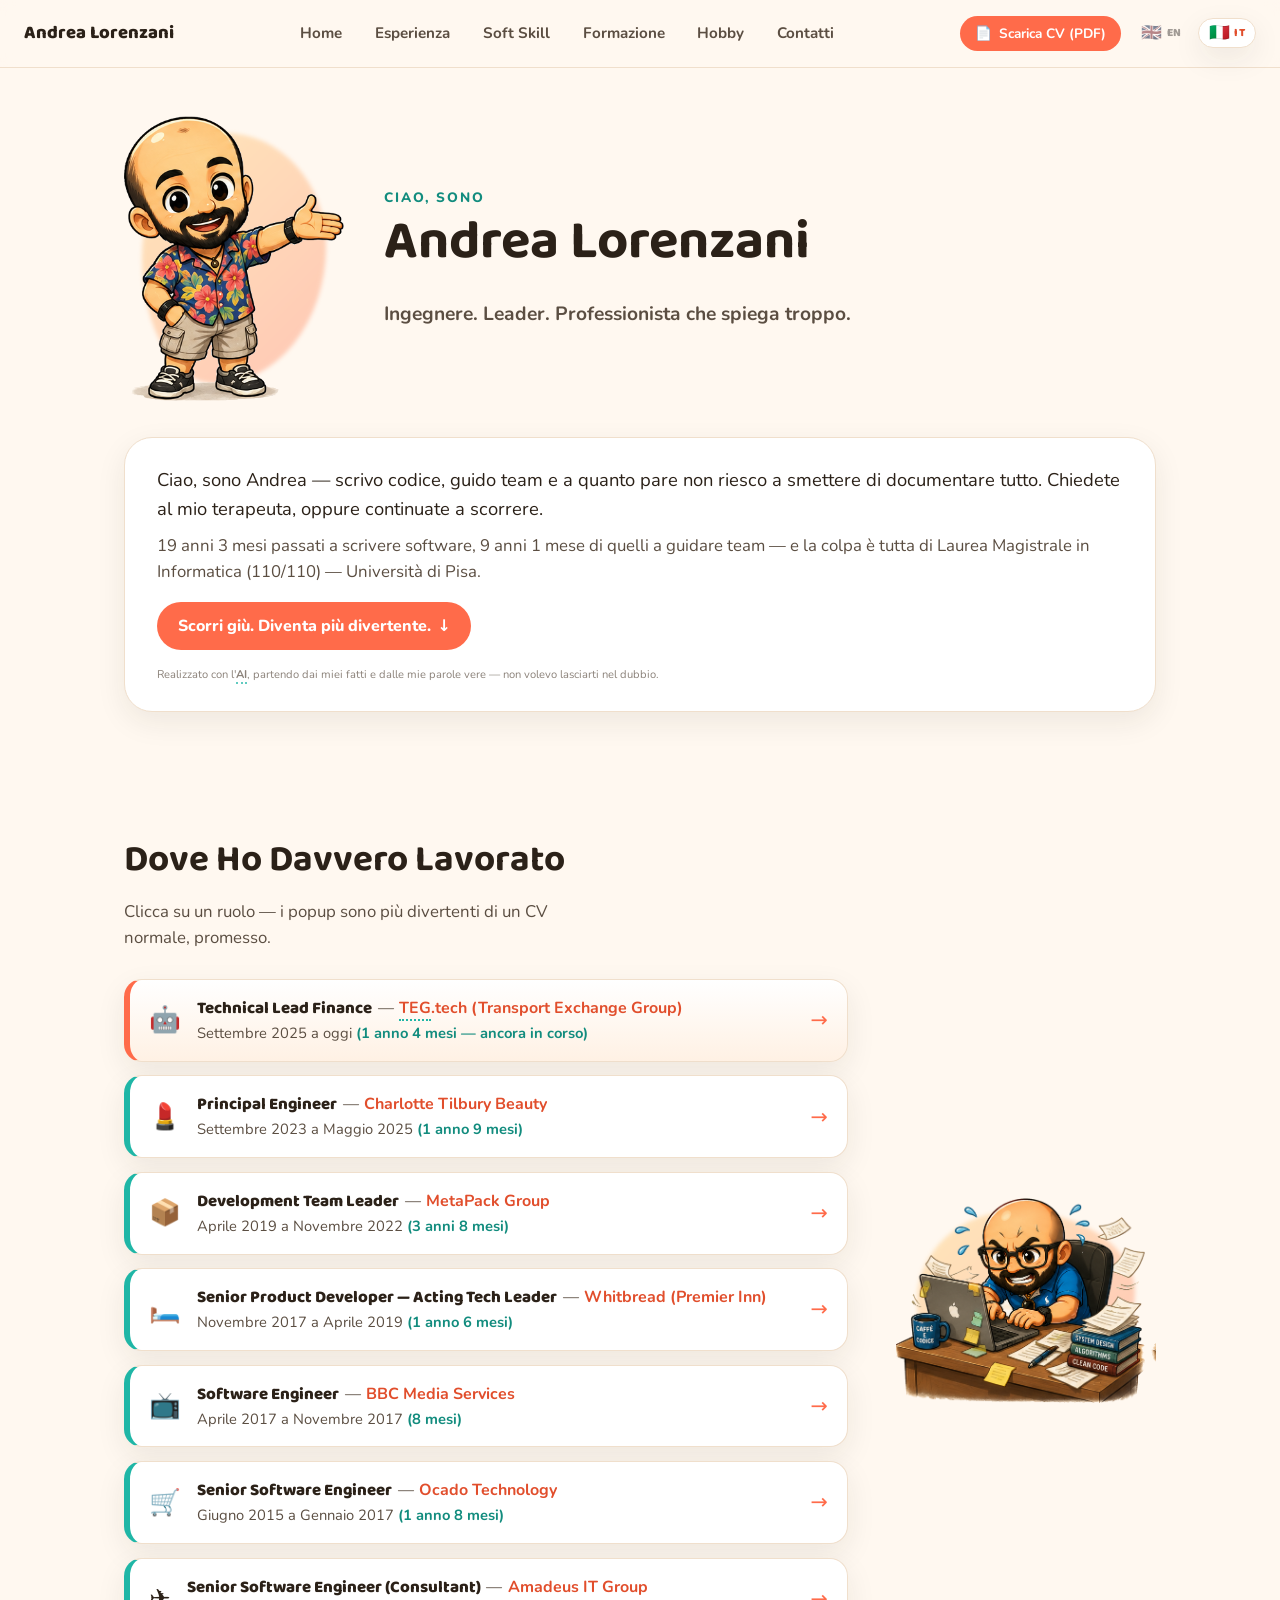
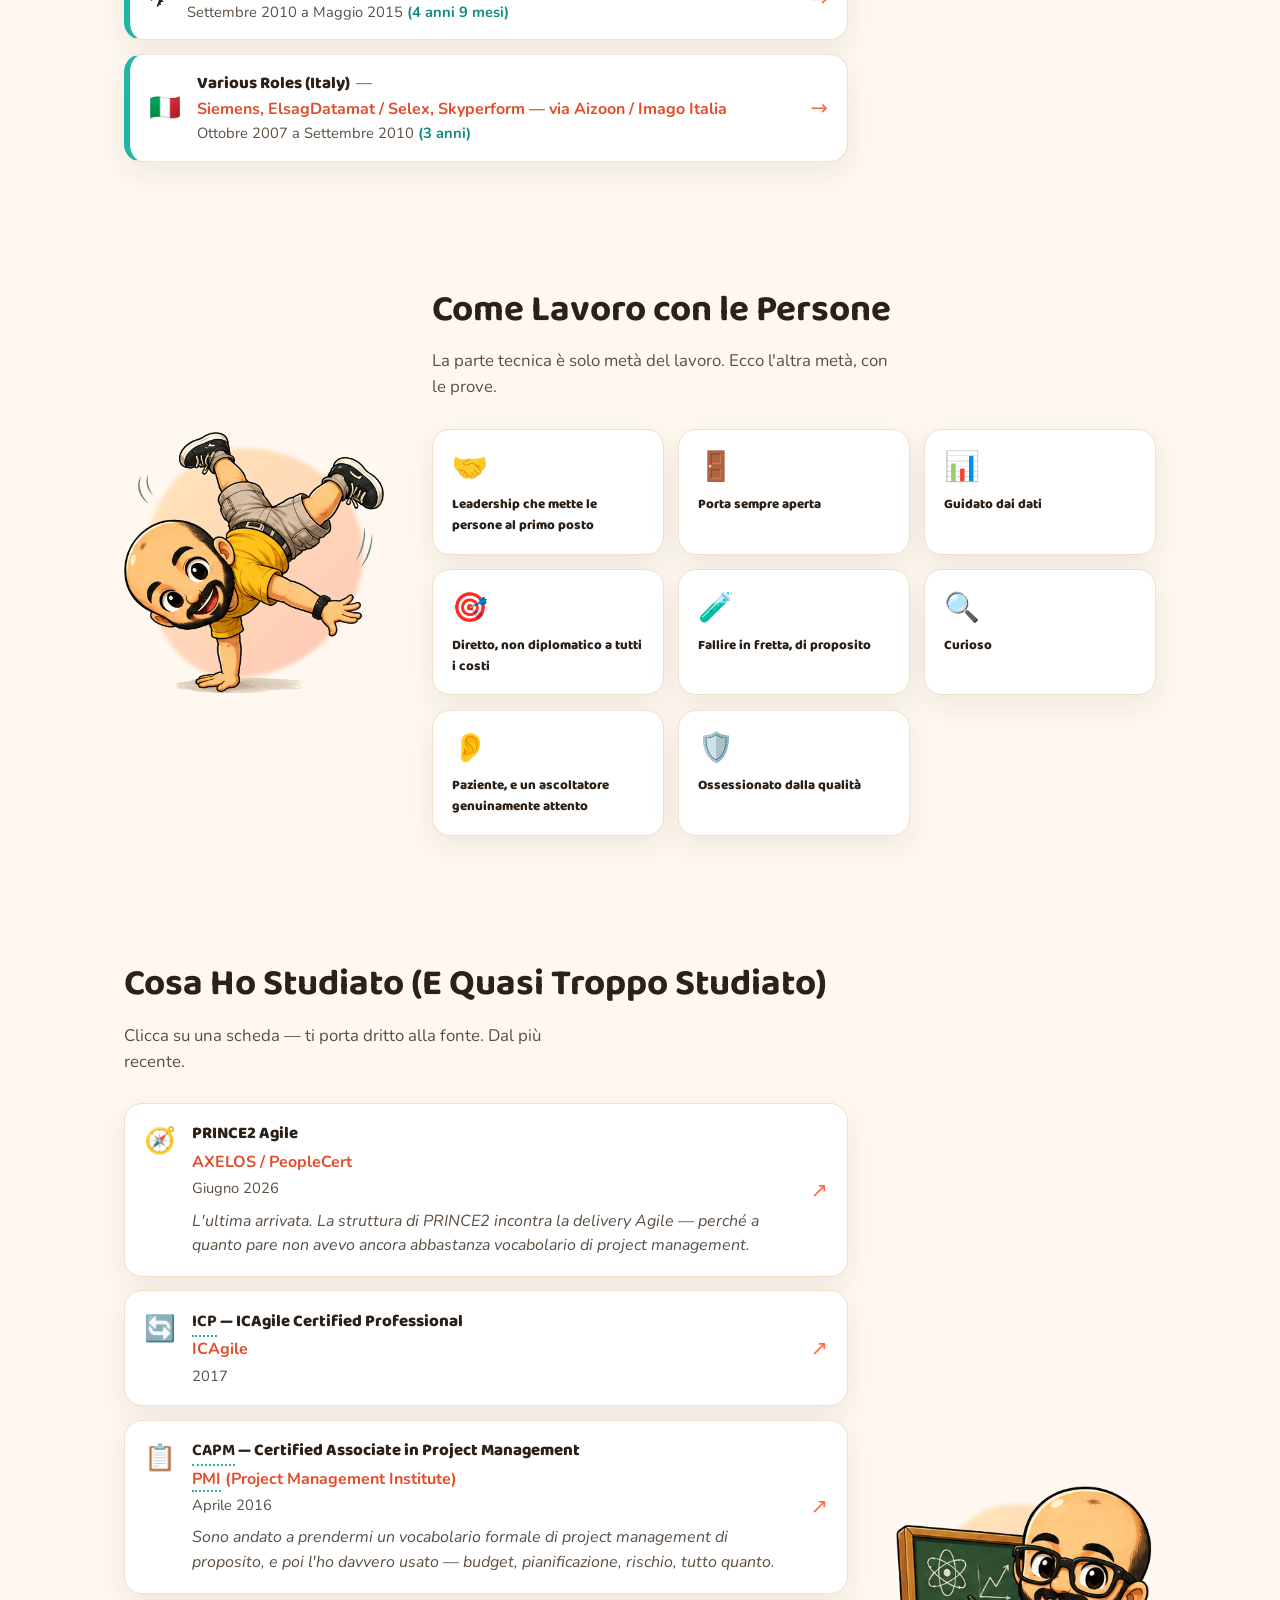
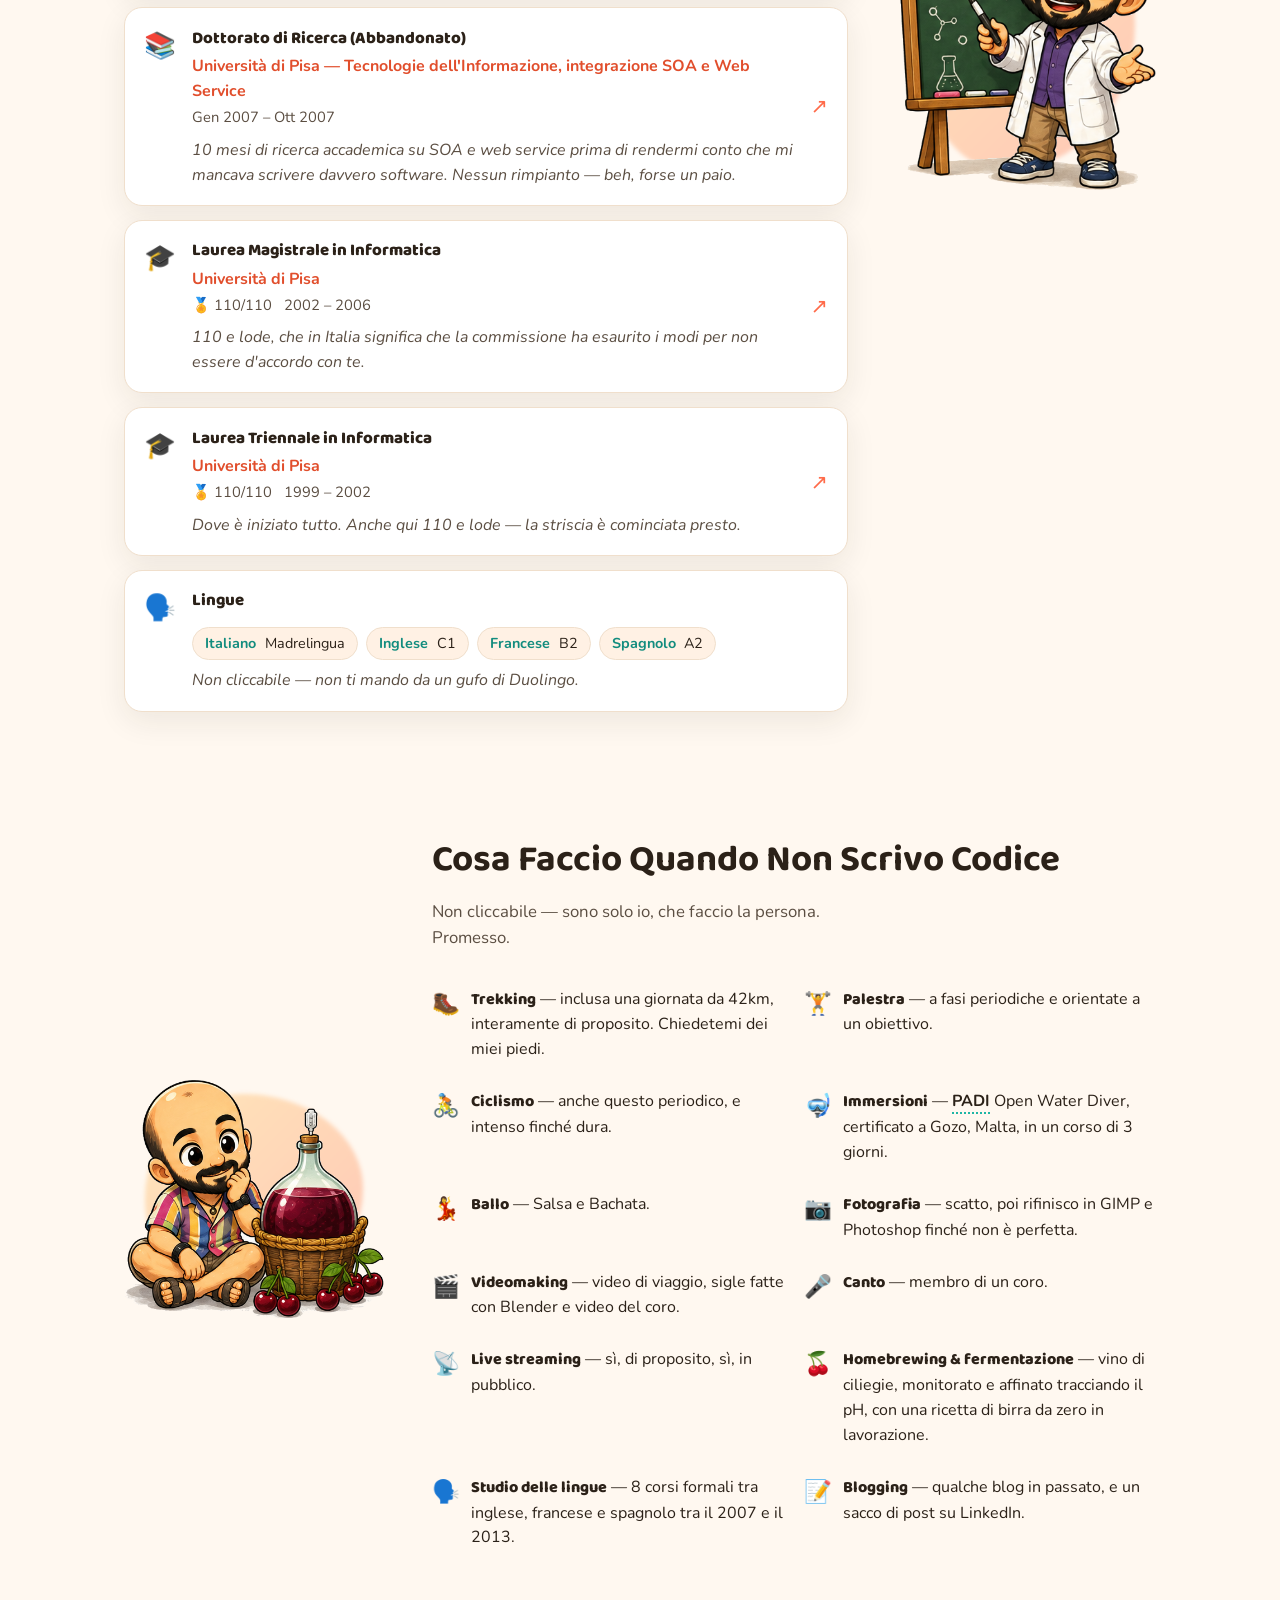
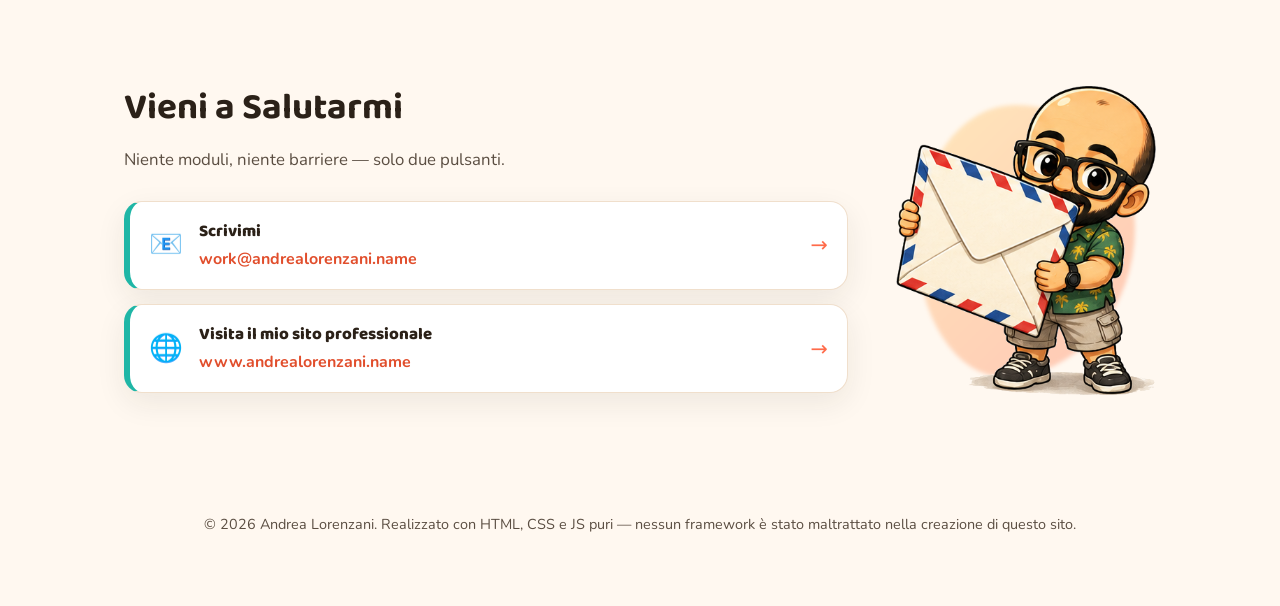
==== commit be9040c0: "Add Download CV (PDF) button to top nav; drop duplicate contacts card" ====
--- a/it/index.html
+++ b/it/index.html
@@ -64,13 +64,18 @@
     <a href="#hobbies">Hobby</a>
     <a href="#contacts">Contatti</a>
   </nav>
-  <div class="lang-switch" role="group" aria-label="Language / Lingua">
-    <a href="/" class="lang-flag" hreflang="en" lang="en" title="English">
-      <span aria-hidden="true">🇬🇧</span><span class="lang-code">EN</span>
+  <div class="topnav-actions">
+    <a class="cv-download" href="https://www.andrealorenzani.name/curriculum/?lang=ita&amp;type=pdf&amp;source=web_githubio" target="_blank" rel="noopener noreferrer">
+      <span aria-hidden="true">📄</span> Scarica CV (PDF)
     </a>
-    <a href="/it/" class="lang-flag is-active" aria-current="page" hreflang="it" lang="it" title="Italiano (corrente)">
-      <span aria-hidden="true">🇮🇹</span><span class="lang-code">IT</span>
-    </a>
+    <div class="lang-switch" role="group" aria-label="Language / Lingua">
+      <a href="/" class="lang-flag" hreflang="en" lang="en" title="English">
+        <span aria-hidden="true">🇬🇧</span><span class="lang-code">EN</span>
+      </a>
+      <a href="/it/" class="lang-flag is-active" aria-current="page" hreflang="it" lang="it" title="Italiano (corrente)">
+        <span aria-hidden="true">🇮🇹</span><span class="lang-code">IT</span>
+      </a>
+    </div>
   </div>
 </header>
 
--- a/css/style.css
+++ b/css/style.css
@@ -119,6 +119,31 @@
 .topnav nav a:focus-visible {
   background: var(--coral);
   color: #fff;
+}
+
+.topnav-actions {
+  display: flex;
+  align-items: center;
+  gap: 0.6rem;
+  flex-wrap: wrap;
+}
+
+.cv-download {
+  display: inline-flex;
+  align-items: center;
+  gap: 0.4rem;
+  padding: 0.45rem 0.95rem;
+  border-radius: 999px;
+  background: var(--coral);
+  color: #fff;
+  font-weight: 700;
+  font-size: 0.85rem;
+  text-decoration: none;
+  transition: background 0.15s ease;
+}
+.cv-download:hover, .cv-download:focus-visible {
+  background: var(--coral-dark);
+  outline: none;
 }
 
 .lang-switch {
